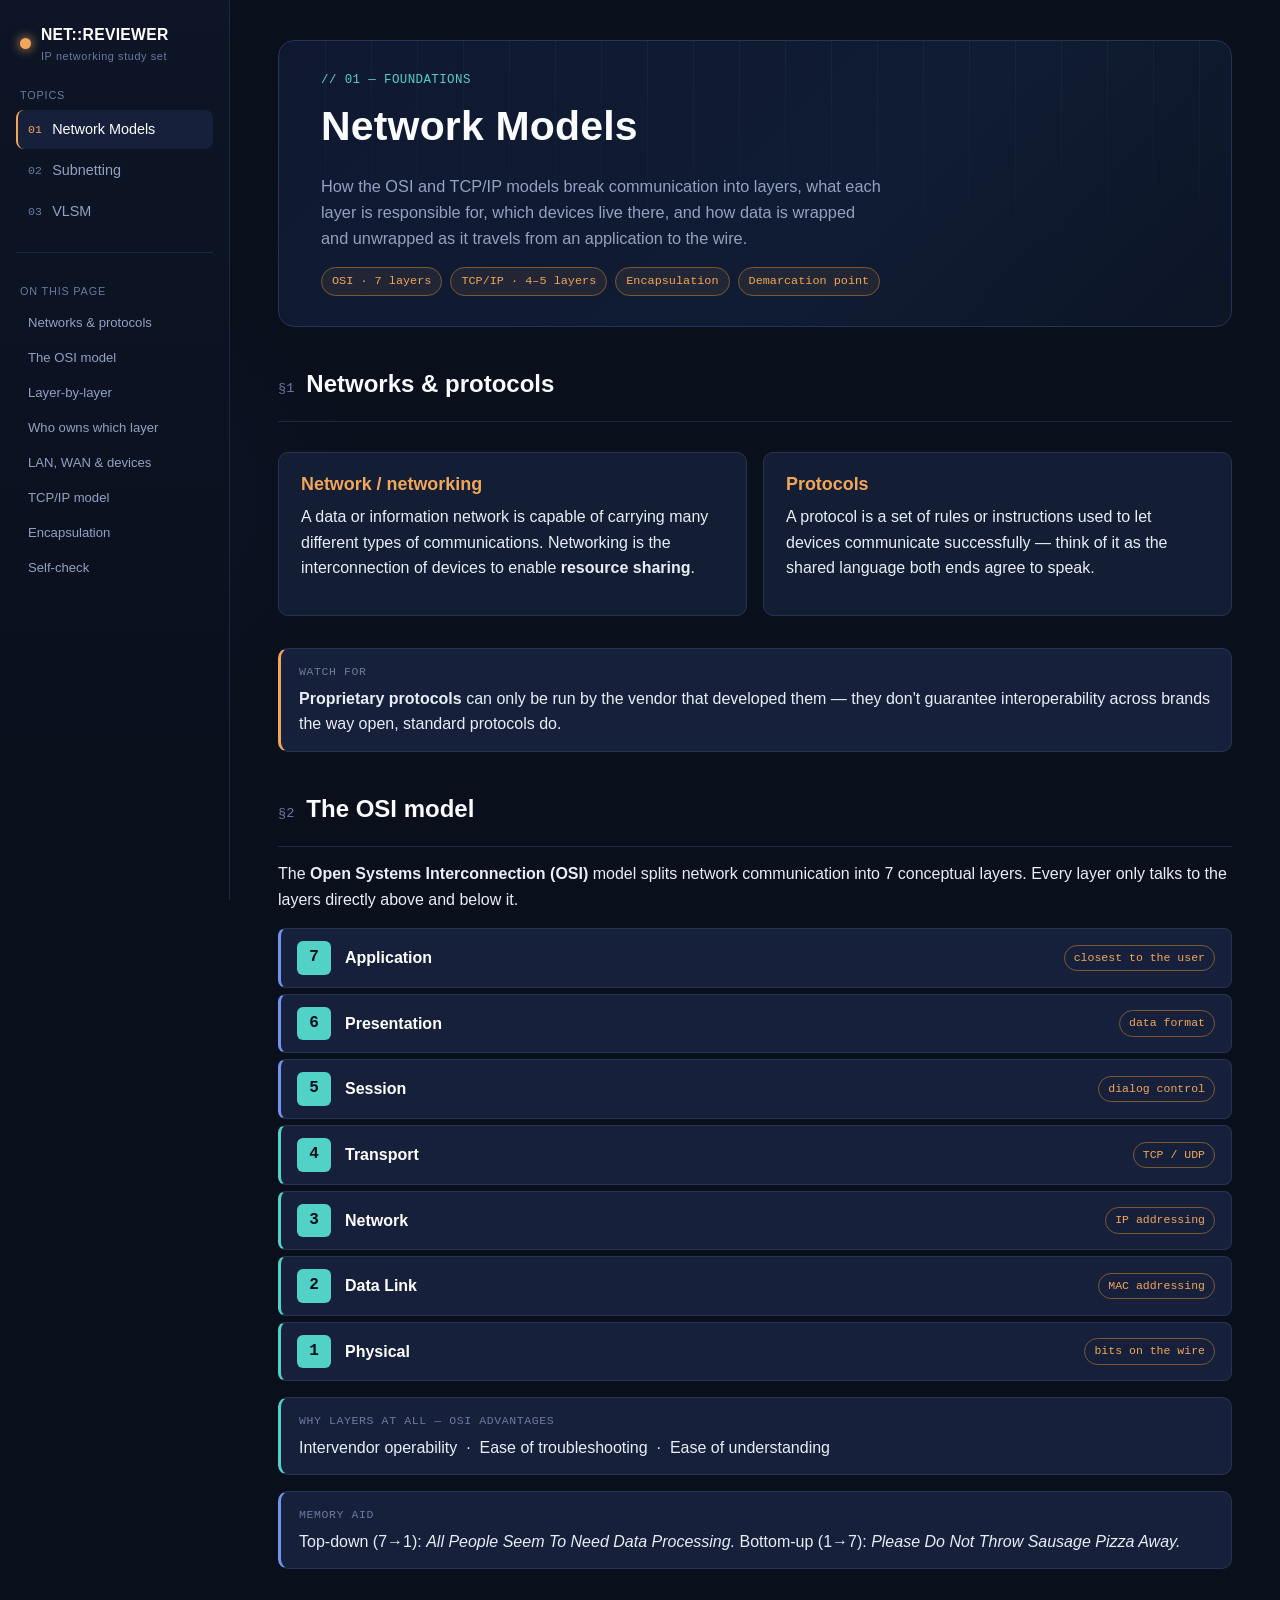
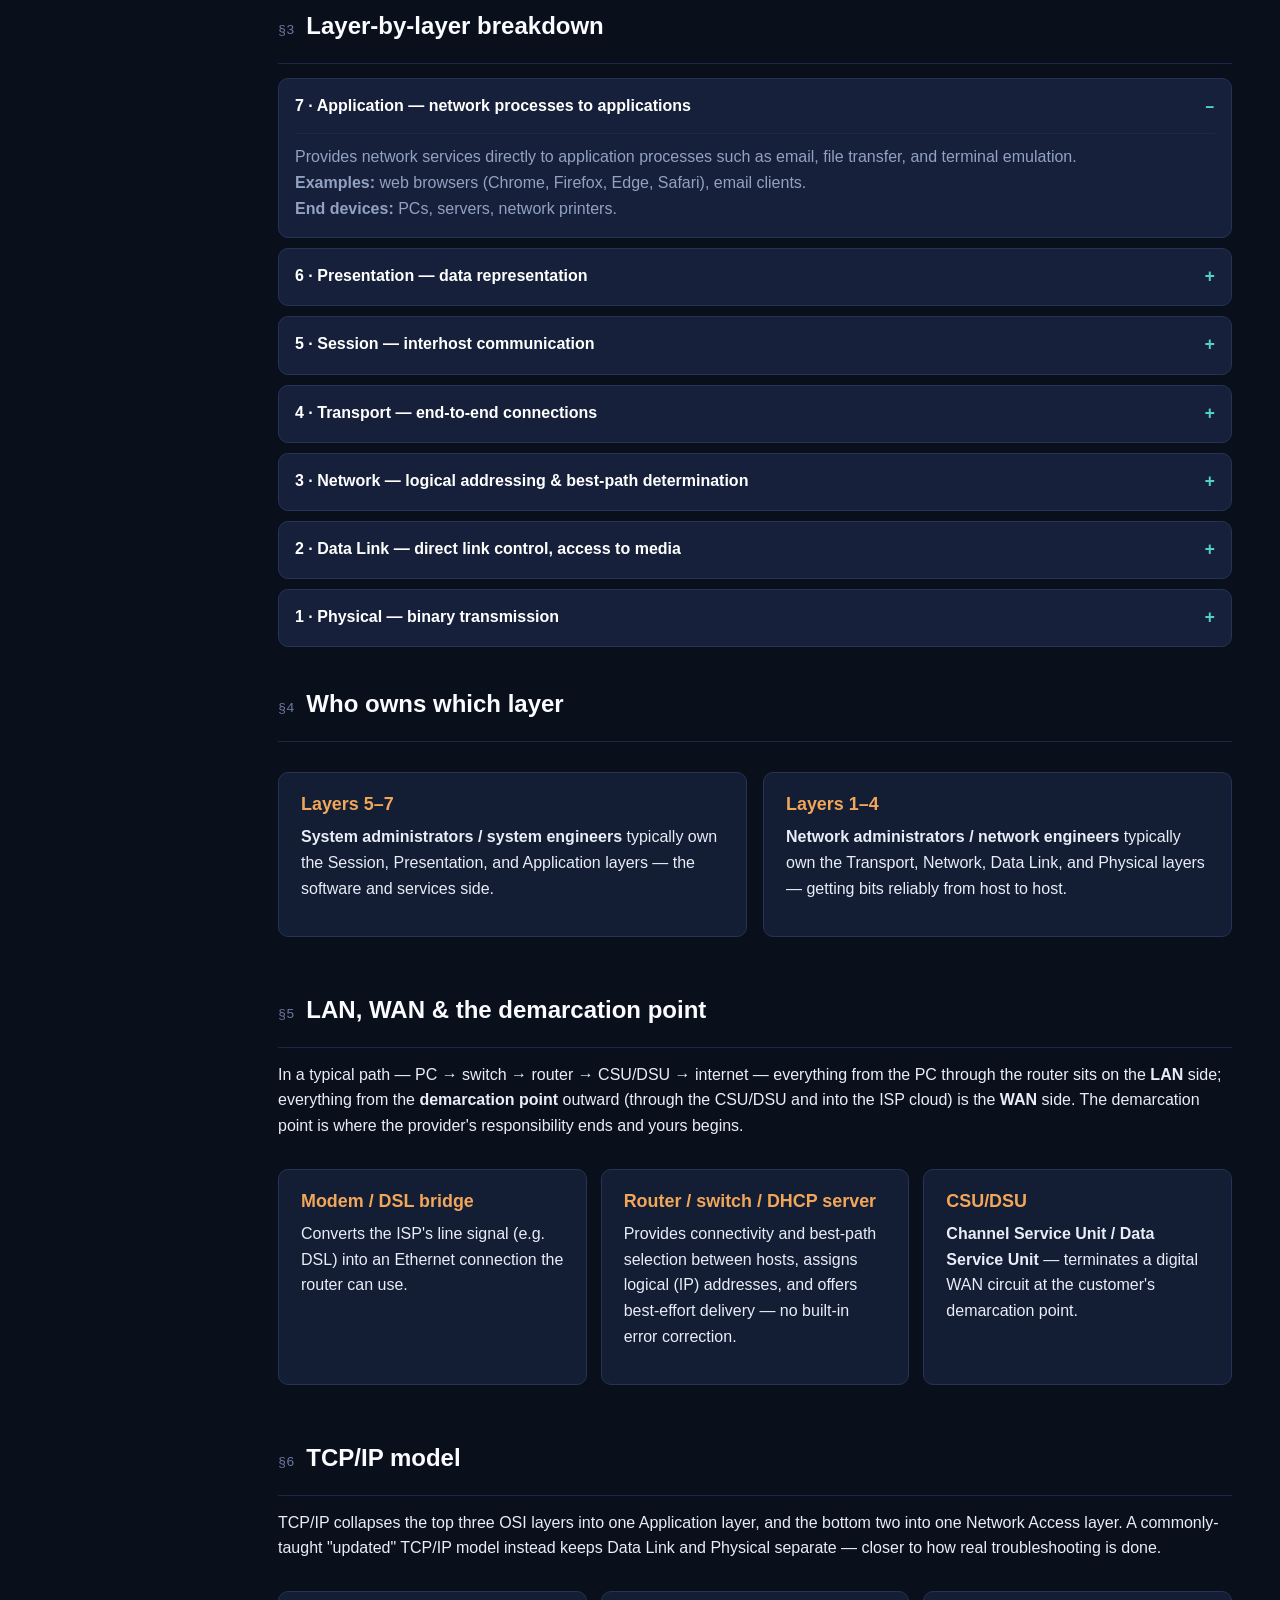
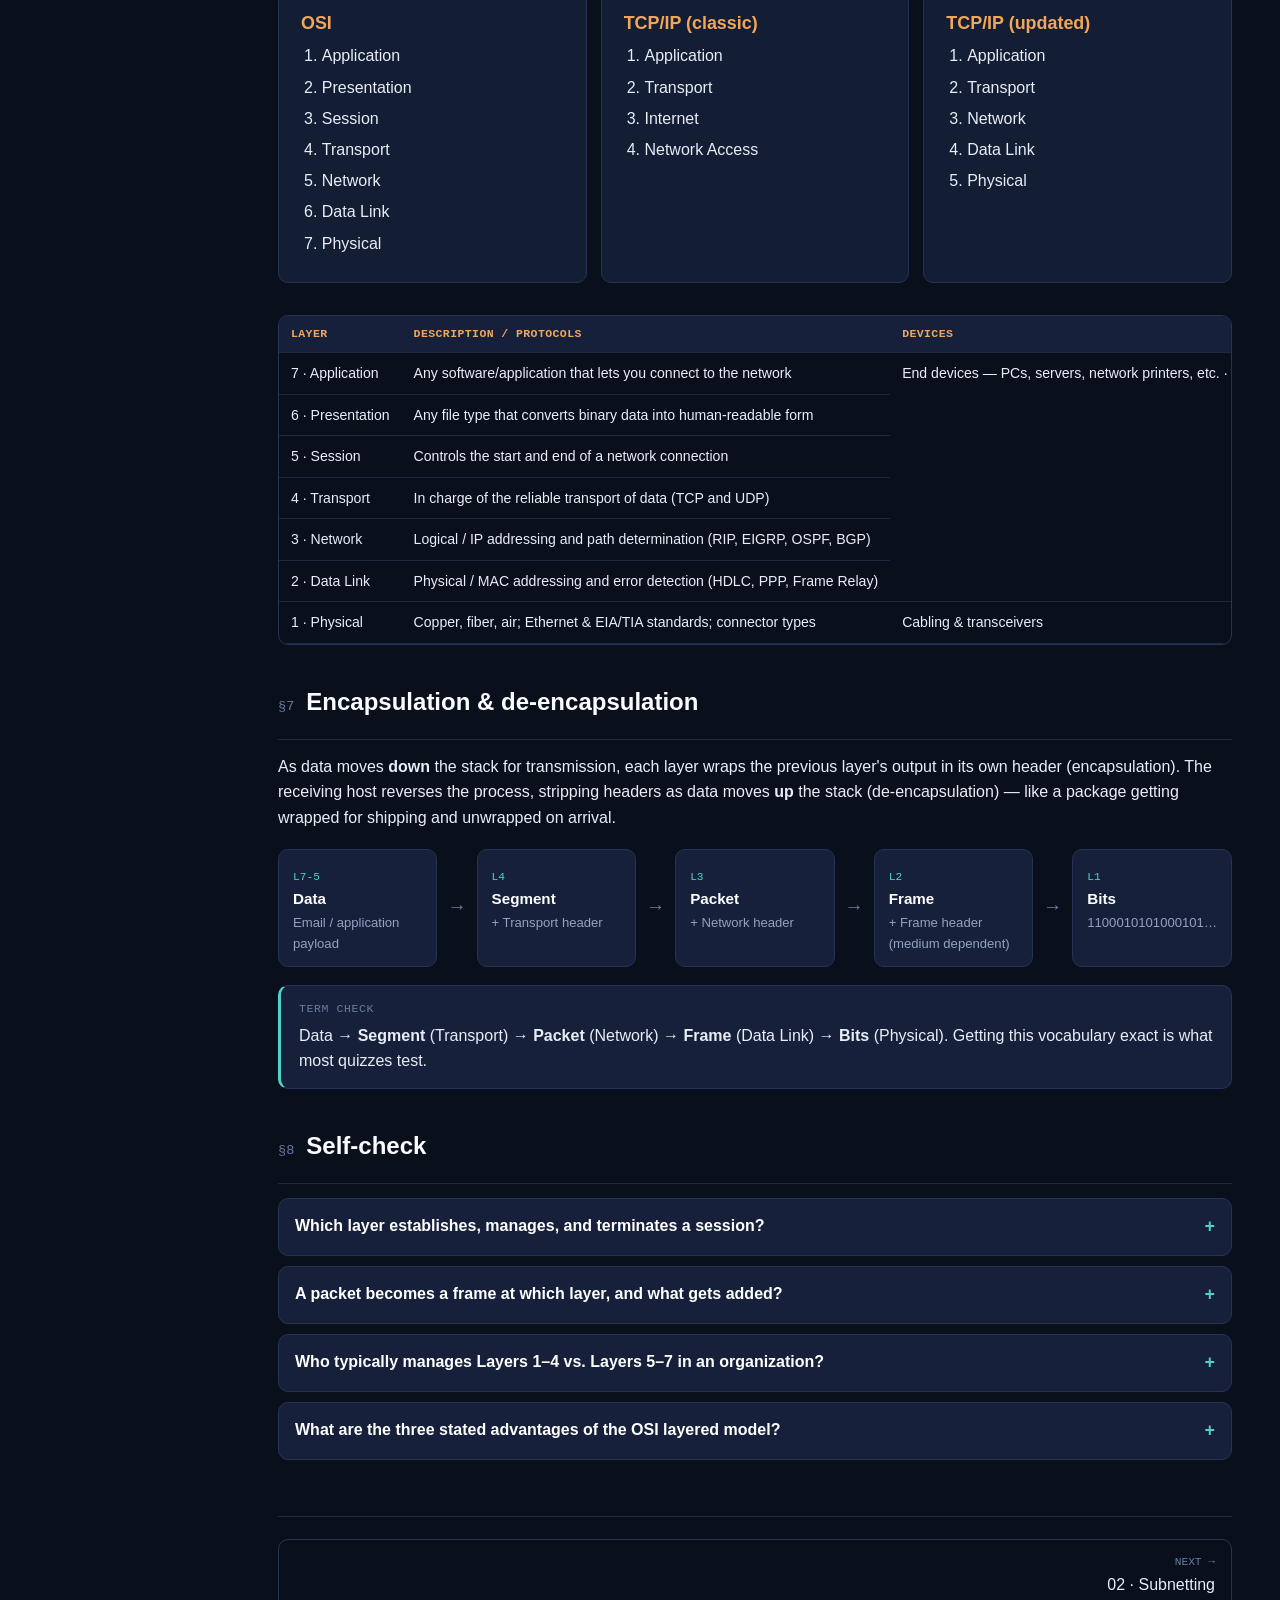
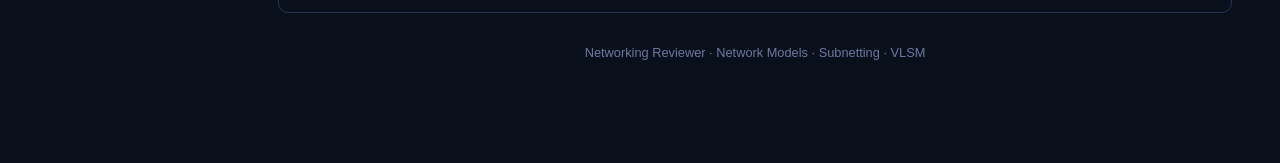
==== index.html @ abb7e5ab "Rename index (8).html to index.html" ====
<!DOCTYPE html>
<html lang="en">
<head>
<meta charset="UTF-8">
<meta name="viewport" content="width=device-width, initial-scale=1.0">
<title>Network Models — Networking Reviewer</title>
<link rel="stylesheet" href="style.css">
</head>
<body>

<div class="topbar">
  <span class="dot"></span><strong>NET::REVIEWER</strong>
  <select onchange="if(this.value) location.href=this.value;">
    <option value="">Jump to page…</option>
    <option value="index.html">01 · Network Models</option>
    <option value="subnetting.html">02 · Subnetting</option>
    <option value="vlsm.html">03 · VLSM</option>
  </select>
</div>

<div class="shell">
  <aside class="sidenav">
    <div class="brand">
      <span class="dot"></span>
      <div><span>NET::REVIEWER</span><small>IP networking study set</small></div>
    </div>
    <div class="navgroup-label">TOPICS</div>
    <nav>
      <a href="index.html" class="active"><span class="idx">01</span> Network Models</a>
      <a href="subnetting.html"><span class="idx">02</span> Subnetting</a>
      <a href="vlsm.html"><span class="idx">03</span> VLSM</a>
    </nav>
    <div class="toc">
      <div class="navgroup-label">ON THIS PAGE</div>
      <nav>
        <a href="#basics">Networks &amp; protocols</a>
        <a href="#osi">The OSI model</a>
        <a href="#layers">Layer-by-layer</a>
        <a href="#roles">Who owns which layer</a>
        <a href="#lanwan">LAN, WAN &amp; devices</a>
        <a href="#tcpip">TCP/IP model</a>
        <a href="#encap">Encapsulation</a>
        <a href="#check">Self-check</a>
      </nav>
    </div>
  </aside>

  <main>
    <div class="pagewrap">

      <div class="hero">
        <div class="kicker">// 01 — FOUNDATIONS</div>
        <h1>Network Models</h1>
        <p class="lead">How the OSI and TCP/IP models break communication into layers, what each layer is
          responsible for, which devices live there, and how data is wrapped and unwrapped as it
          travels from an application to the wire.</p>
        <div class="badges">
          <span class="badge">OSI · 7 layers</span>
          <span class="badge">TCP/IP · 4–5 layers</span>
          <span class="badge">Encapsulation</span>
          <span class="badge">Demarcation point</span>
        </div>
      </div>

      <section class="block" id="basics">
        <div class="section-head"><span class="num">§1</span><h2>Networks &amp; protocols</h2></div>
        <div class="grid2">
          <div class="card">
            <h3>Network / networking</h3>
            <p>A data or information network is capable of carrying many different types of
              communications. Networking is the interconnection of devices to enable
              <strong>resource sharing</strong>.</p>
          </div>
          <div class="card">
            <h3>Protocols</h3>
            <p>A protocol is a set of rules or instructions used to let devices communicate
              successfully — think of it as the shared language both ends agree to speak.</p>
          </div>
        </div>
        <div class="callout warn">
          <span class="label">WATCH FOR</span>
          <strong>Proprietary protocols</strong> can only be run by the vendor that developed
          them — they don't guarantee interoperability across brands the way open, standard
          protocols do.
        </div>
      </section>

      <section class="block" id="osi">
        <div class="section-head"><span class="num">§2</span><h2>The OSI model</h2></div>
        <p>The <strong>Open Systems Interconnection (OSI)</strong> model splits network
          communication into 7 conceptual layers. Every layer only talks to the layers directly
          above and below it.</p>
        <div class="stack">
          <div class="layer upper"><div class="lnum">7</div><div><div class="lname">Application</div></div><div class="lchip">closest to the user</div></div>
          <div class="layer upper"><div class="lnum">6</div><div><div class="lname">Presentation</div></div><div class="lchip">data format</div></div>
          <div class="layer upper"><div class="lnum">5</div><div><div class="lname">Session</div></div><div class="lchip">dialog control</div></div>
          <div class="layer lower"><div class="lnum">4</div><div><div class="lname">Transport</div></div><div class="lchip">TCP / UDP</div></div>
          <div class="layer lower"><div class="lnum">3</div><div><div class="lname">Network</div></div><div class="lchip">IP addressing</div></div>
          <div class="layer lower"><div class="lnum">2</div><div><div class="lname">Data Link</div></div><div class="lchip">MAC addressing</div></div>
          <div class="layer lower"><div class="lnum">1</div><div><div class="lname">Physical</div></div><div class="lchip">bits on the wire</div></div>
        </div>
        <div class="callout tip">
          <span class="label">WHY LAYERS AT ALL — OSI ADVANTAGES</span>
          Intervendor operability &nbsp;·&nbsp; Ease of troubleshooting &nbsp;·&nbsp; Ease of understanding
        </div>
        <div class="callout rule">
          <span class="label">MEMORY AID</span>
          Top‑down (7→1): <em>All People Seem To Need Data Processing.</em>
          Bottom‑up (1→7): <em>Please Do Not Throw Sausage Pizza Away.</em>
        </div>
      </section>

      <section class="block" id="layers">
        <div class="section-head"><span class="num">§3</span><h2>Layer-by-layer breakdown</h2></div>

        <details class="qa" open>
          <summary>7 · Application — network processes to applications</summary>
          <div class="a">Provides network services directly to application processes such as
            email, file transfer, and terminal emulation. <br><strong>Examples:</strong> web
            browsers (Chrome, Firefox, Edge, Safari), email clients. <br><strong>End devices:</strong>
            PCs, servers, network printers.</div>
        </details>

        <details class="qa">
          <summary>6 · Presentation — data representation</summary>
          <div class="a">Ensures data is readable by the receiving system: formats and structures
            data, and negotiates the data-transfer syntax for the application layer.
            <br><strong>Common formats:</strong> JPG, PNG, GIF, MP3, MP4, DOC, PDF.</div>
        </details>

        <details class="qa">
          <summary>5 · Session — interhost communication</summary>
          <div class="a">Establishes, manages, and terminates sessions between applications.
            <br><strong>Rule of thumb:</strong> a remote connection = a session.</div>
        </details>

        <details class="qa">
          <summary>4 · Transport — end-to-end connections</summary>
          <div class="a">In charge of the reliable transport of data (TCP and UDP). Concerned
            with transportation issues between hosts: data-transport reliability, establishing /
            maintaining / terminating virtual circuits, fault detection and recovery, and flow
            control.</div>
        </details>

        <details class="qa">
          <summary>3 · Network — logical addressing &amp; best-path determination</summary>
          <div class="a">Provides connectivity and path selection between two hosts, assigns the
            logical (IP) address, and offers best-effort delivery with no error correction of its
            own. <br><strong>Routing protocols:</strong> RIP, EIGRP, OSPF, BGP. <br><strong>Device:</strong> routers.</div>
        </details>

        <details class="qa">
          <summary>2 · Data Link — direct link control, access to media</summary>
          <div class="a">Provides reliable transfer of data across the local media: physical
            (MAC) addressing, network topology, error notification, and flow control.
            <br><strong>WAN encapsulation types:</strong> HDLC, PPP, Frame Relay. <br><strong>Device:</strong> switches.</div>
        </details>

        <details class="qa">
          <summary>1 · Physical — binary transmission</summary>
          <div class="a">Wires, connectors, voltages, and data rates — the raw transmission
            medium. <br><strong>Media:</strong> copper, fiber, air. <br><strong>Standards:</strong>
            Ethernet, EIA/TIA, and the many physical connector types.</div>
        </details>
      </section>

      <section class="block" id="roles">
        <div class="section-head"><span class="num">§4</span><h2>Who owns which layer</h2></div>
        <div class="grid2">
          <div class="card">
            <h3>Layers 5–7</h3>
            <p><strong>System administrators / system engineers</strong> typically own the
              Session, Presentation, and Application layers — the software and services side.</p>
          </div>
          <div class="card">
            <h3>Layers 1–4</h3>
            <p><strong>Network administrators / network engineers</strong> typically own the
              Transport, Network, Data Link, and Physical layers — getting bits reliably from
              host to host.</p>
          </div>
        </div>
      </section>

      <section class="block" id="lanwan">
        <div class="section-head"><span class="num">§5</span><h2>LAN, WAN &amp; the demarcation point</h2></div>
        <p>In a typical path — PC → switch → router → CSU/DSU → internet — everything from the
          PC through the router sits on the <strong>LAN</strong> side; everything from the
          <strong>demarcation point</strong> outward (through the CSU/DSU and into the ISP cloud)
          is the <strong>WAN</strong> side. The demarcation point is where the provider's
          responsibility ends and yours begins.</p>
        <div class="grid3">
          <div class="card">
            <h3>Modem / DSL bridge</h3>
            <p>Converts the ISP's line signal (e.g. DSL) into an Ethernet connection the router
              can use.</p>
          </div>
          <div class="card">
            <h3>Router / switch / DHCP server</h3>
            <p>Provides connectivity and best-path selection between hosts, assigns logical
              (IP) addresses, and offers best-effort delivery — no built-in error correction.</p>
          </div>
          <div class="card">
            <h3>CSU/DSU</h3>
            <p><strong>Channel Service Unit / Data Service Unit</strong> — terminates a
              digital WAN circuit at the customer's demarcation point.</p>
          </div>
        </div>
      </section>

      <section class="block" id="tcpip">
        <div class="section-head"><span class="num">§6</span><h2>TCP/IP model</h2></div>
        <p>TCP/IP collapses the top three OSI layers into one Application layer, and the bottom
          two into one Network Access layer. A commonly-taught "updated" TCP/IP model instead
          keeps Data Link and Physical separate — closer to how real troubleshooting is done.</p>
        <div class="grid3">
          <div class="card"><h3>OSI</h3>
            <ol class="tight"><li>Application</li><li>Presentation</li><li>Session</li><li>Transport</li><li>Network</li><li>Data Link</li><li>Physical</li></ol>
          </div>
          <div class="card"><h3>TCP/IP (classic)</h3>
            <ol class="tight"><li>Application</li><li>Transport</li><li>Internet</li><li>Network Access</li></ol>
          </div>
          <div class="card"><h3>TCP/IP (updated)</h3>
            <ol class="tight"><li>Application</li><li>Transport</li><li>Network</li><li>Data Link</li><li>Physical</li></ol>
          </div>
        </div>

        <div class="tblwrap">
          <table>
            <thead><tr><th>Layer</th><th>Description / protocols</th><th>Devices</th></tr></thead>
            <tbody>
              <tr><td>7 · Application</td><td>Any software/application that lets you connect to the network</td><td rowspan="6" style="vertical-align:top">End devices — PCs, servers, network printers, etc. · Routers (L3) · Switches (L2)</td></tr>
              <tr><td>6 · Presentation</td><td>Any file type that converts binary data into human-readable form</td></tr>
              <tr><td>5 · Session</td><td>Controls the start and end of a network connection</td></tr>
              <tr><td>4 · Transport</td><td>In charge of the reliable transport of data (TCP and UDP)</td></tr>
              <tr><td>3 · Network</td><td>Logical / IP addressing and path determination (RIP, EIGRP, OSPF, BGP)</td></tr>
              <tr><td>2 · Data Link</td><td>Physical / MAC addressing and error detection (HDLC, PPP, Frame Relay)</td></tr>
              <tr><td>1 · Physical</td><td>Copper, fiber, air; Ethernet &amp; EIA/TIA standards; connector types</td><td>Cabling &amp; transceivers</td></tr>
            </tbody>
          </table>
        </div>
      </section>

      <section class="block" id="encap">
        <div class="section-head"><span class="num">§7</span><h2>Encapsulation &amp; de-encapsulation</h2></div>
        <p>As data moves <strong>down</strong> the stack for transmission, each layer wraps the
          previous layer's output in its own header (encapsulation). The receiving host reverses
          the process, stripping headers as data moves <strong>up</strong> the stack
          (de-encapsulation) — like a package getting wrapped for shipping and unwrapped on
          arrival.</p>
        <div class="flow">
          <div class="step"><span class="n">L7‑5</span><h4>Data</h4><p>Email / application payload</p></div>
          <div class="arrow">→</div>
          <div class="step"><span class="n">L4</span><h4>Segment</h4><p>+ Transport header</p></div>
          <div class="arrow">→</div>
          <div class="step"><span class="n">L3</span><h4>Packet</h4><p>+ Network header</p></div>
          <div class="arrow">→</div>
          <div class="step"><span class="n">L2</span><h4>Frame</h4><p>+ Frame header (medium dependent)</p></div>
          <div class="arrow">→</div>
          <div class="step"><span class="n">L1</span><h4>Bits</h4><p>1100010101000101…</p></div>
        </div>
        <div class="callout tip">
          <span class="label">TERM CHECK</span>
          Data → <strong>Segment</strong> (Transport) → <strong>Packet</strong> (Network) →
          <strong>Frame</strong> (Data Link) → <strong>Bits</strong> (Physical). Getting this
          vocabulary exact is what most quizzes test.
        </div>
      </section>

      <section class="block" id="check">
        <div class="section-head"><span class="num">§8</span><h2>Self-check</h2></div>
        <details class="qa">
          <summary>Which layer establishes, manages, and terminates a session?</summary>
          <div class="a">Layer 5 — Session. Remember: a remote connection = a session.</div>
        </details>
        <details class="qa">
          <summary>A packet becomes a frame at which layer, and what gets added?</summary>
          <div class="a">Layer 2, Data Link — a frame header (and trailer, medium dependent) is
            added around the Layer‑3 packet.</div>
        </details>
        <details class="qa">
          <summary>Who typically manages Layers 1–4 vs. Layers 5–7 in an organization?</summary>
          <div class="a">Layers 1–4: network administrators / network engineers. Layers 5–7:
            system administrators / system engineers.</div>
        </details>
        <details class="qa">
          <summary>What are the three stated advantages of the OSI layered model?</summary>
          <div class="a">Intervendor operability, ease of troubleshooting, and ease of
            understanding.</div>
        </details>
      </section>

      <div class="pagejump">
        <a class="next" href="subnetting.html" style="margin-left:auto">
          <span class="dir">NEXT →</span>02 · Subnetting
        </a>
      </div>
      <footer class="site">Networking Reviewer · Network Models · Subnetting · VLSM</footer>
    </div>
  </main>
</div>
</body>
</html>
---- style.css ----
/* ============================================================
   Networking Reviewer — shared stylesheet
   Theme: "operations console" — deep ink navy surfaces, amber
   status-light accent, teal trace-line accent, monospace for
   every address / bit / table value, sans for prose.
   ============================================================ */

:root{
  --ink:        #0a0f1c;
  --panel:      #111a2c;
  --panel-2:    #16203a;
  --card:       #131d33;
  --border:     #253355;
  --border-soft:#1c2844;
  --text:       #e8edf7;
  --muted:      #93a1c2;
  --muted-2:    #6b7aa1;
  --amber:      #f2a65a;
  --amber-dim:  #7a5a34;
  --teal:       #52d1c6;
  --teal-dim:   #2c5a56;
  --blue:       #6f95f0;
  --good:       #6fdb9c;
  --bad:        #f0716f;
  --mono: ui-monospace, "Cascadia Code", "SF Mono", Consolas, "Roboto Mono", Menlo, monospace;
  --sans: "Segoe UI", -apple-system, BlinkMacSystemFont, "Helvetica Neue", Arial, sans-serif;
  --head: "Trebuchet MS", "Segoe UI", var(--sans);
  --radius: 10px;
  --maxw: 1180px;
}

*,*::before,*::after{ box-sizing:border-box; }
html{ scroll-behavior:smooth; }
body{
  margin:0;
  background:
    radial-gradient(1100px 520px at 85% -10%, #16223f 0%, transparent 60%),
    radial-gradient(900px 500px at -10% 10%, #10192e 0%, transparent 55%),
    var(--ink);
  color:var(--text);
  font-family:var(--sans);
  line-height:1.6;
  font-size:16px;
}

a{ color:var(--teal); text-decoration:none; }
a:hover{ text-decoration:underline; }
a:focus-visible, button:focus-visible, summary:focus-visible{
  outline:2px solid var(--amber); outline-offset:2px;
}

::selection{ background:var(--amber-dim); color:#fff; }

h1,h2,h3,h4{ font-family:var(--head); font-weight:700; line-height:1.25; color:#fbfcff; margin:0 0 .5em; }
h1{ font-size:clamp(1.9rem,3.2vw,2.6rem); letter-spacing:.2px; }
h2{ font-size:1.5rem; margin-top:0; }
h3{ font-size:1.12rem; color:var(--amber); }
p{ margin:.4em 0 .9em; color:var(--text); }
small.note, .note{ color:var(--muted); }
code, .mono, .ip, .bin{ font-family:var(--mono); }

/* ---------- layout shell ---------- */
.shell{ display:flex; min-height:100vh; }

.sidenav{
  position:sticky; top:0; align-self:flex-start;
  width:230px; flex:0 0 230px; height:100vh; overflow-y:auto;
  background:linear-gradient(180deg,#0d1526,#0a0f1c 85%);
  border-right:1px solid var(--border-soft);
  padding:22px 16px 30px;
}
.brand{ display:flex; align-items:center; gap:10px; margin-bottom:22px; padding:0 4px; }
.brand .dot{ width:11px; height:11px; border-radius:50%; background:var(--amber); box-shadow:0 0 10px 2px rgba(242,166,90,.55); flex:0 0 auto; }
.brand span{ font-family:var(--head); font-weight:700; font-size:.98rem; color:#fff; letter-spacing:.3px; }
.brand small{ display:block; color:var(--muted-2); font-size:.68rem; letter-spacing:.6px; }

.sidenav nav{ display:flex; flex-direction:column; gap:2px; margin-bottom:20px; }
.sidenav .navgroup-label{ font-size:.68rem; color:var(--muted-2); letter-spacing:.8px; margin:16px 4px 6px; }
.sidenav a{
  color:var(--muted); text-decoration:none; padding:8px 10px; border-radius:8px;
  font-size:.9rem; display:flex; align-items:center; gap:8px; border-left:2px solid transparent;
}
.sidenav a .idx{ font-family:var(--mono); font-size:.72rem; color:var(--muted-2); width:1.4em; }
.sidenav a:hover{ background:var(--panel-2); color:var(--text); }
.sidenav a.active{ background:var(--panel-2); color:#fff; border-left-color:var(--amber); }
.sidenav a.active .idx{ color:var(--amber); }

.sidenav .toc{ margin-top:10px; padding-top:14px; border-top:1px solid var(--border-soft); }
.sidenav .toc a{ font-size:.82rem; padding:6px 10px; }

main{ flex:1; min-width:0; }
.pagewrap{ max-width:var(--maxw); margin:0 auto; padding:40px clamp(18px,4vw,48px) 90px; }

.hero{
  border:1px solid var(--border); border-radius:16px; padding:30px clamp(20px,4vw,42px);
  background:linear-gradient(135deg, #0f1830 0%, #101c33 60%, #0d1526 100%);
  margin-bottom:34px; position:relative; overflow:hidden;
}
.hero::after{
  content:""; position:absolute; inset:0; pointer-events:none;
  background-image:repeating-linear-gradient(90deg, rgba(82,209,198,.06) 0 1px, transparent 1px 46px);
  mask-image:linear-gradient(180deg, black, transparent 80%);
}
.hero .kicker{ font-family:var(--mono); font-size:.78rem; color:var(--teal); letter-spacing:.4px; margin-bottom:10px; }
.hero p.lead{ color:var(--muted); max-width:62ch; font-size:1.02rem; }
.hero .badges{ display:flex; flex-wrap:wrap; gap:8px; margin-top:16px; }
.badge{ font-family:var(--mono); font-size:.74rem; color:var(--amber); border:1px solid var(--amber-dim); background:rgba(242,166,90,.08); padding:4px 10px; border-radius:999px; }

/* ---------- sections & cards ---------- */
section.block{ margin:42px 0; scroll-margin-top:22px; }
.section-head{ display:flex; align-items:baseline; gap:12px; margin-bottom:14px; border-bottom:1px solid var(--border-soft); padding-bottom:10px; }
.section-head .num{ font-family:var(--mono); color:var(--muted-2); font-size:.85rem; }

.card{
  background:var(--card); border:1px solid var(--border); border-radius:var(--radius);
  padding:20px 22px; margin:16px 0;
}
.grid2{ display:grid; grid-template-columns:1fr 1fr; gap:16px; }
.grid3{ display:grid; grid-template-columns:repeat(3,1fr); gap:14px; }
@media (max-width:820px){ .grid2,.grid3{ grid-template-columns:1fr; } .sidenav{ display:none; } .pagewrap{ padding-top:26px; } }

ul.tight, ol.tight{ margin:.3em 0; padding-left:1.3em; }
ul.tight li, ol.tight li{ margin:.35em 0; }

/* ---------- callouts ---------- */
.callout{ border-radius:var(--radius); padding:14px 18px; margin:16px 0; border:1px solid var(--border); background:var(--panel-2); }
.callout.tip{ border-left:3px solid var(--teal); }
.callout.warn{ border-left:3px solid var(--amber); }
.callout.rule{ border-left:3px solid var(--blue); }
.callout .label{ font-family:var(--mono); font-size:.72rem; letter-spacing:.6px; color:var(--muted-2); margin-bottom:4px; display:block; }

/* ---------- tables ---------- */
.tblwrap{ overflow-x:auto; border:1px solid var(--border); border-radius:var(--radius); margin:16px 0; }
table{ border-collapse:collapse; width:100%; min-width:560px; font-size:.88rem; }
table.compact{ min-width:0; }
th,td{ padding:9px 12px; text-align:left; border-bottom:1px solid var(--border-soft); white-space:nowrap; }
thead th{ background:var(--panel-2); color:var(--amber); font-family:var(--mono); font-size:.72rem; letter-spacing:.4px; text-transform:uppercase; position:sticky; top:0; }
tbody tr:hover{ background:rgba(82,209,198,.05); }
td.mono, th.mono{ font-family:var(--mono); }
tr.hl td{ background:rgba(242,166,90,.08); }
tr.used td{ color:var(--muted-2); text-decoration:line-through; }
.tag-ok{ color:var(--good); font-family:var(--mono); }
.tag-no{ color:var(--bad); font-family:var(--mono); }

/* ---------- bit grid (octet visualizer) ---------- */
.bitline{ margin:14px 0; }
.bitline .caption{ font-family:var(--mono); font-size:.78rem; color:var(--muted); margin-bottom:6px; }
.octet{ display:inline-flex; border:1px solid var(--border); border-radius:8px; overflow:hidden; margin:0 8px 8px 0; }
.bit{ width:34px; text-align:center; font-family:var(--mono); }
.bit .pv{ font-size:.62rem; color:var(--muted-2); padding:4px 0; border-bottom:1px solid var(--border-soft); background:var(--panel); }
.bit .val{ padding:7px 0; font-weight:700; background:var(--panel-2); }
.bit.on .val{ color:var(--ink); background:var(--teal); }
.bit.off .val{ color:var(--muted-2); }
.bit.borrow .val{ color:var(--ink); background:var(--amber); }
.dotsep{ width:10px; align-self:flex-end; text-align:center; color:var(--muted-2); padding-bottom:7px; }

/* ---------- flow / encapsulation strip ---------- */
.flow{ display:flex; flex-wrap:wrap; gap:10px; align-items:stretch; margin:18px 0; }
.flow .step{ flex:1 1 150px; background:var(--panel-2); border:1px solid var(--border); border-radius:10px; padding:12px 14px; position:relative; }
.flow .step .n{ font-family:var(--mono); font-size:.7rem; color:var(--teal); }
.flow .step h4{ margin:2px 0 4px; font-size:.95rem; color:#fff; }
.flow .step p{ margin:0; font-size:.82rem; color:var(--muted); }
.flow .arrow{ align-self:center; color:var(--muted-2); font-size:1.2rem; }

/* ---------- OSI layer stack ---------- */
.stack{ display:flex; flex-direction:column; gap:6px; margin:16px 0; }
.layer{
  display:grid; grid-template-columns:34px 1fr auto; gap:14px; align-items:center;
  background:var(--panel-2); border:1px solid var(--border); border-radius:8px; padding:12px 16px;
}
.layer .lnum{ font-family:var(--mono); color:var(--ink); background:var(--teal); border-radius:6px; text-align:center; padding:4px 0; font-weight:700; }
.layer .lname{ font-weight:700; color:#fff; }
.layer .ldesc{ color:var(--muted); font-size:.85rem; margin-top:2px; }
.layer .lchip{ font-family:var(--mono); font-size:.72rem; color:var(--amber); border:1px solid var(--amber-dim); padding:3px 9px; border-radius:999px; white-space:nowrap; }
.layer.upper{ border-left:3px solid var(--blue); }
.layer.lower{ border-left:3px solid var(--teal); }

/* ---------- accordion (details/summary) ---------- */
details.qa{ background:var(--panel-2); border:1px solid var(--border); border-radius:10px; padding:2px 16px; margin:10px 0; }
details.qa summary{ cursor:pointer; padding:12px 0; font-weight:600; color:#fff; list-style:none; display:flex; justify-content:space-between; gap:10px; }
details.qa summary::-webkit-details-marker{ display:none; }
details.qa summary::after{ content:"+"; font-family:var(--mono); color:var(--teal); font-size:1.1rem; }
details.qa[open] summary::after{ content:"–"; }
details.qa .a{ padding:0 0 14px; color:var(--muted); border-top:1px solid var(--border-soft); padding-top:10px; }

/* ---------- worked-example step ribbon ---------- */
.steps-ribbon{ display:flex; gap:8px; flex-wrap:wrap; margin:14px 0 20px; }
.steps-ribbon .s{ font-family:var(--mono); font-size:.78rem; padding:7px 12px; border-radius:999px; border:1px solid var(--border); background:var(--panel-2); color:var(--muted); }
.steps-ribbon .s b{ color:var(--amber); }

/* ---------- formula pill ---------- */
.formula{ display:inline-block; font-family:var(--mono); background:var(--panel-2); border:1px solid var(--border); border-radius:8px; padding:10px 16px; font-size:1.05rem; color:var(--amber); margin:8px 0; }

/* ---------- footer / page nav ---------- */
.pagejump{ display:flex; justify-content:space-between; gap:14px; margin-top:56px; padding-top:22px; border-top:1px solid var(--border-soft); }
.pagejump a{ flex:1; border:1px solid var(--border); border-radius:10px; padding:14px 16px; color:var(--text); }
.pagejump a:hover{ background:var(--panel-2); text-decoration:none; }
.pagejump a .dir{ font-family:var(--mono); font-size:.7rem; color:var(--muted-2); display:block; }
.pagejump a.next{ text-align:right; }
footer.site{ text-align:center; color:var(--muted-2); font-size:.8rem; padding:30px 0 10px; }

/* ---------- topbar for mobile ---------- */
.topbar{ display:none; }
@media (max-width:820px){
  .topbar{ display:flex; align-items:center; gap:10px; padding:14px 18px; background:var(--panel); border-bottom:1px solid var(--border-soft); position:sticky; top:0; z-index:5; }
  .topbar .dot{ width:9px; height:9px; border-radius:50%; background:var(--amber); }
  .topbar strong{ font-family:var(--head); }
  .topbar select{ margin-left:auto; background:var(--panel-2); color:var(--text); border:1px solid var(--border); border-radius:8px; padding:6px 8px; font-family:var(--sans); }
}

.kbd{ font-family:var(--mono); background:var(--panel-2); border:1px solid var(--border); border-bottom-width:2px; border-radius:6px; padding:1px 7px; font-size:.85em; }
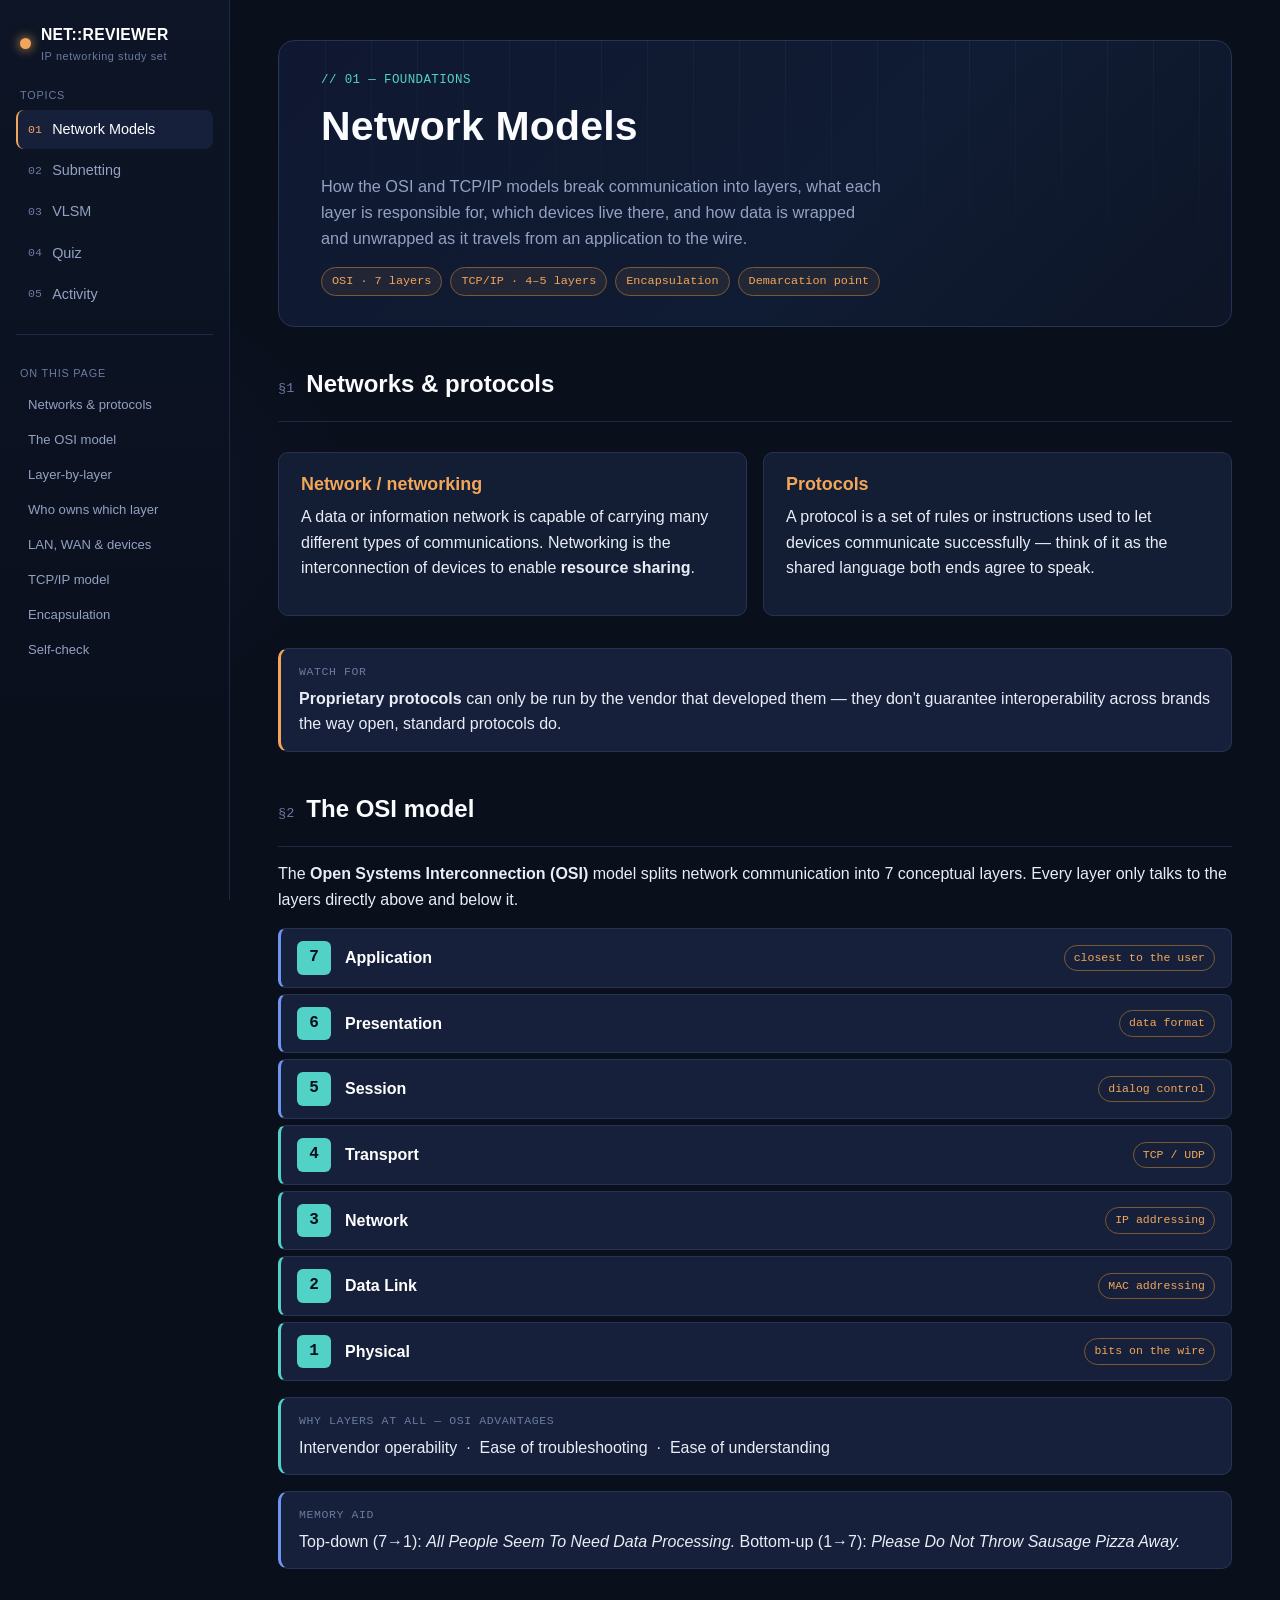
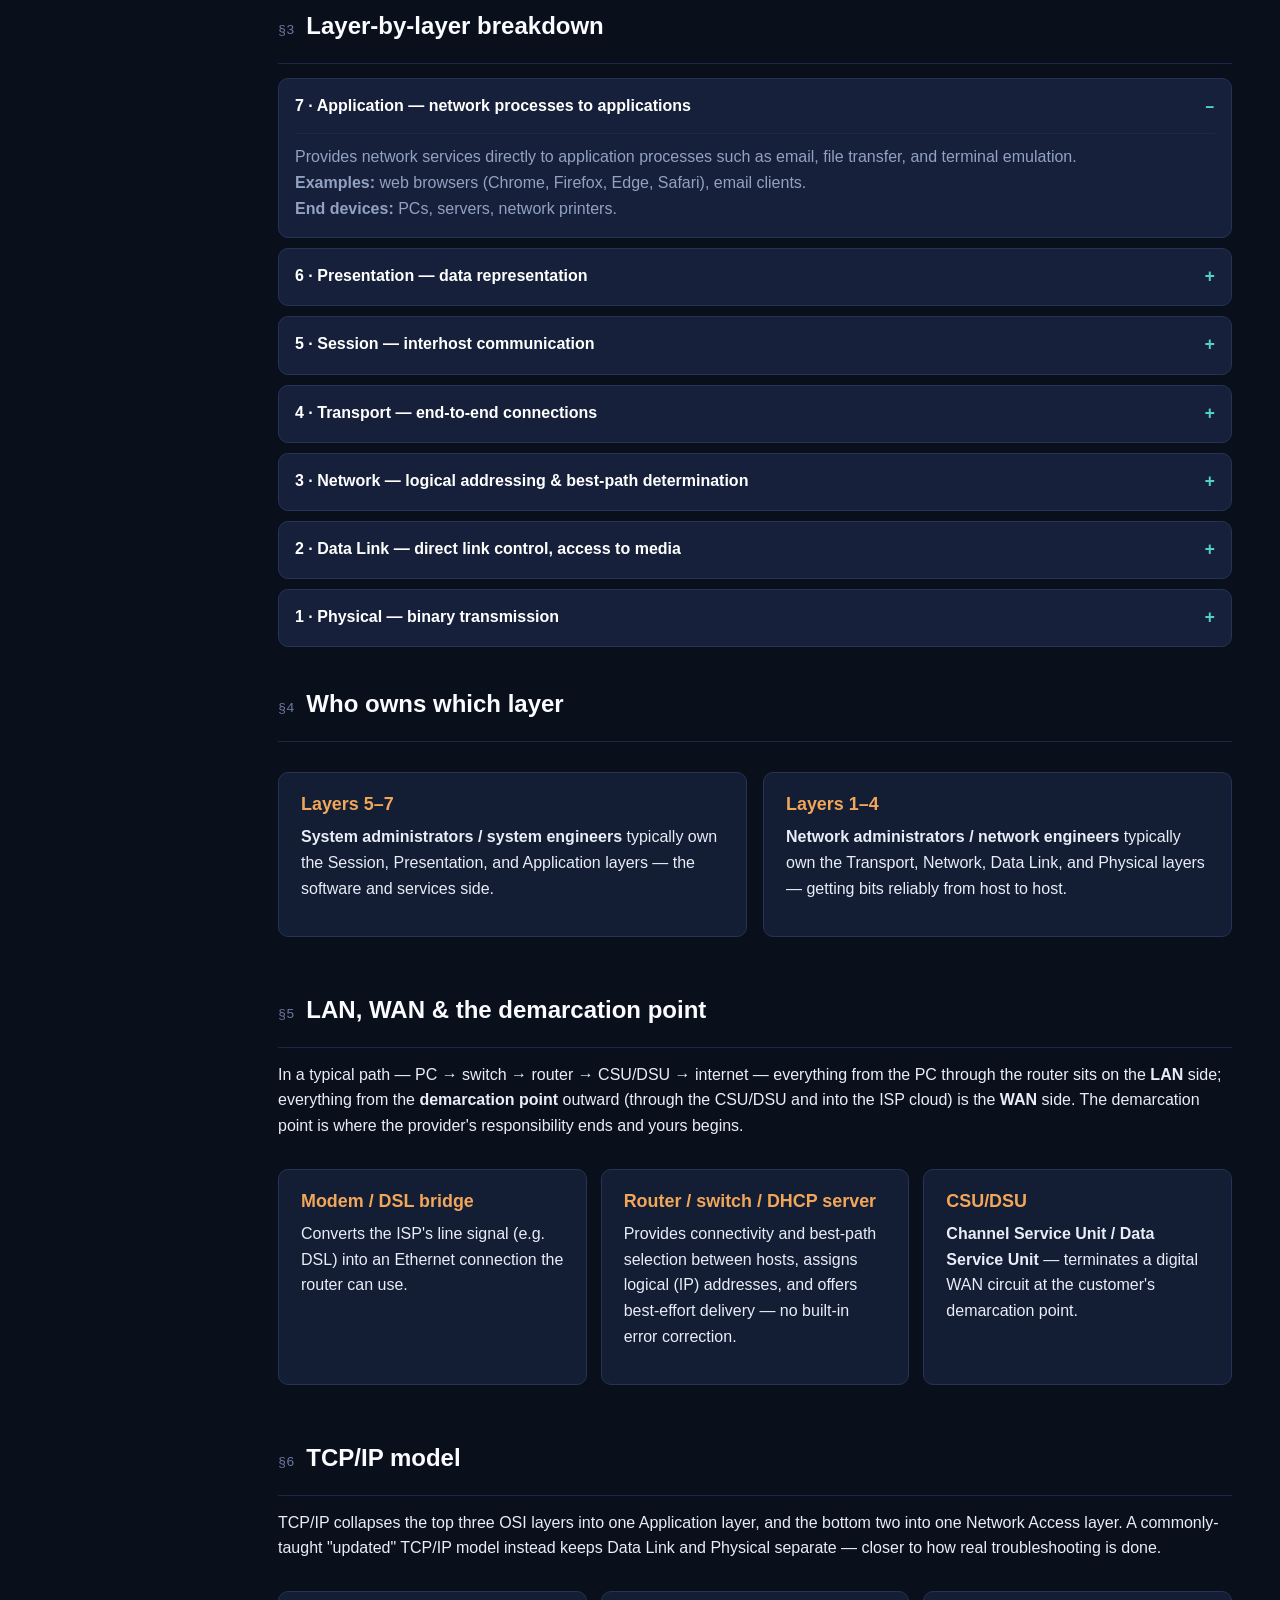
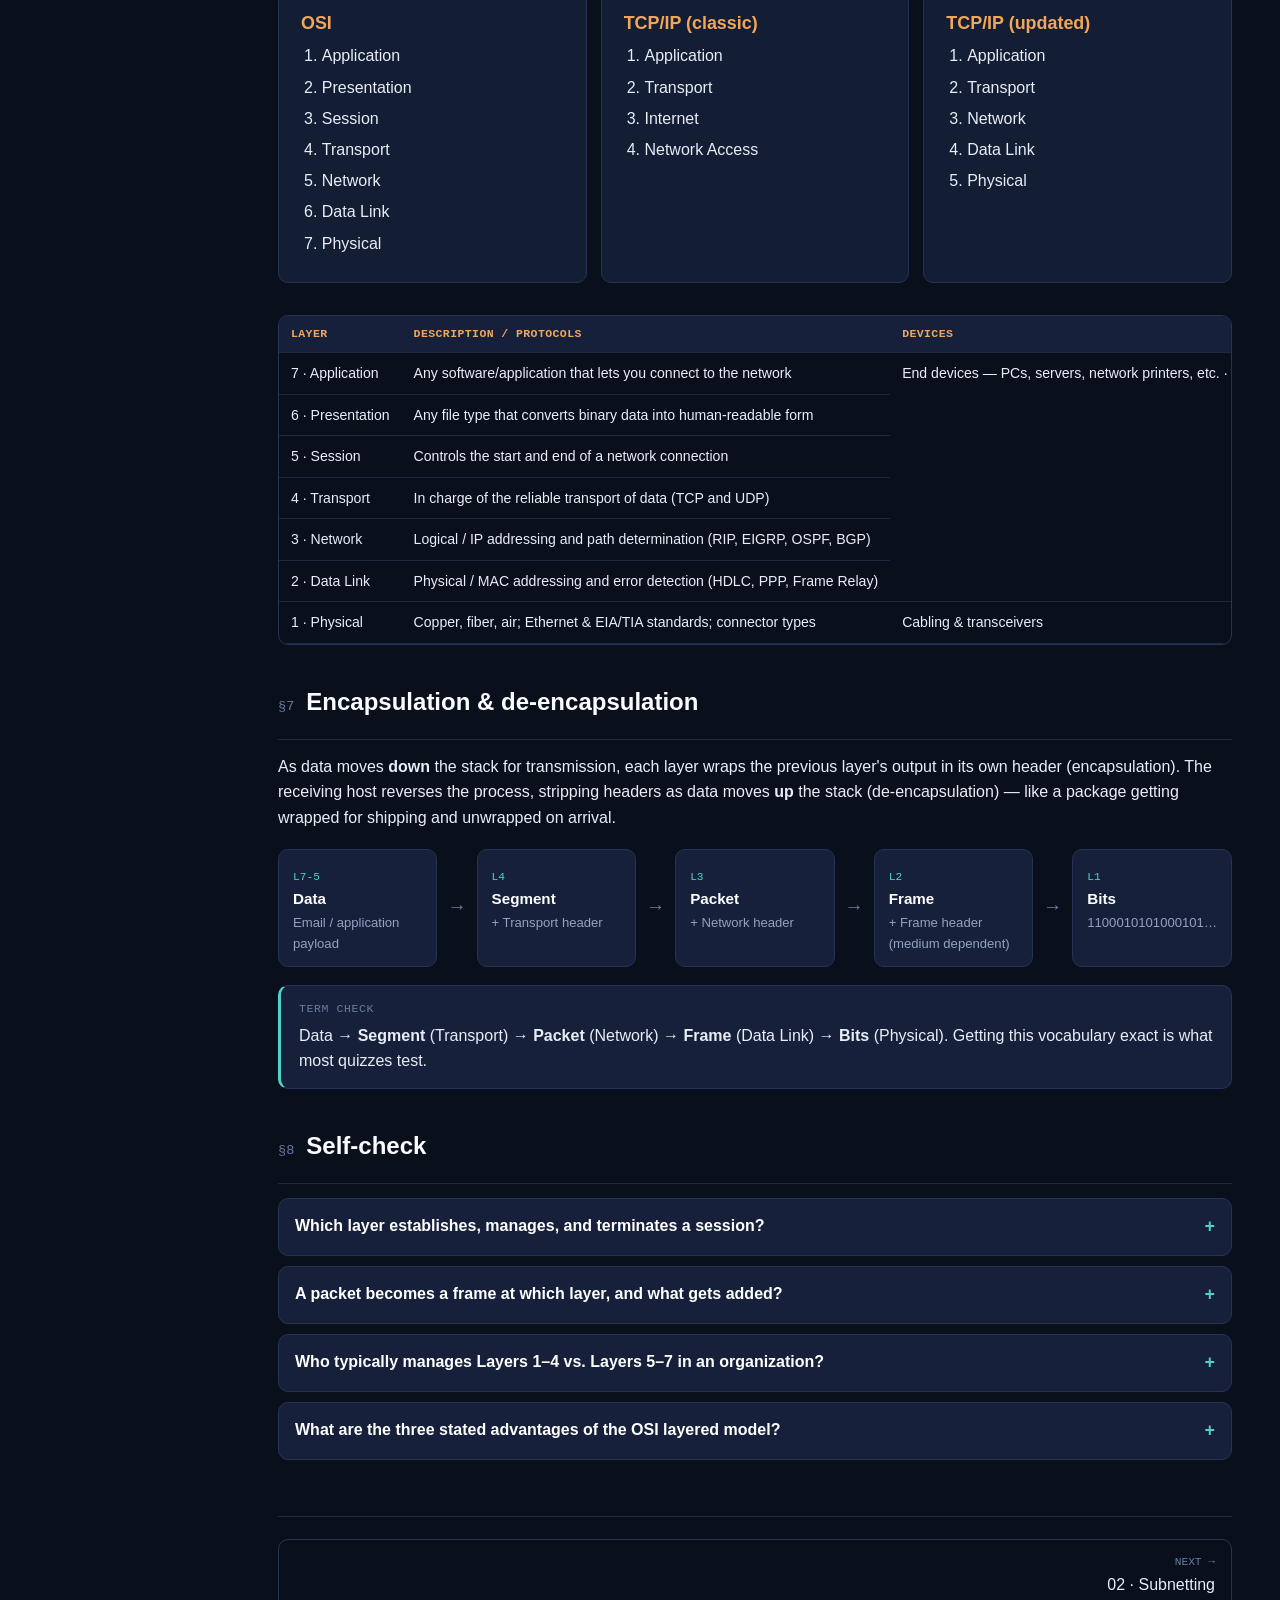
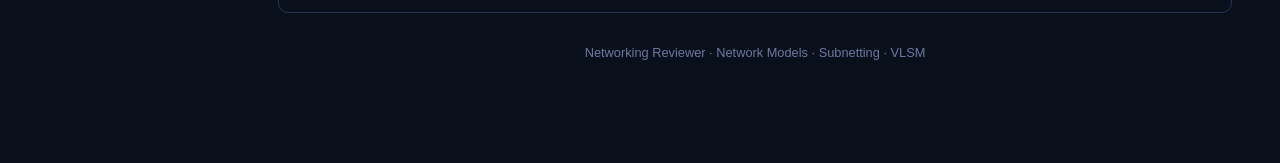
==== commit 7af1d0f7: "Update index.html" ====
--- a/index.html
+++ b/index.html
@@ -15,6 +15,8 @@
     <option value="index.html">01 · Network Models</option>
     <option value="subnetting.html">02 · Subnetting</option>
     <option value="vlsm.html">03 · VLSM</option>
+    <option value="quiz.html">04 · Quiz</option>
+    <option value="activity.html">05 · Activity</option>
   </select>
 </div>
 
@@ -29,6 +31,8 @@
       <a href="index.html" class="active"><span class="idx">01</span> Network Models</a>
       <a href="subnetting.html"><span class="idx">02</span> Subnetting</a>
       <a href="vlsm.html"><span class="idx">03</span> VLSM</a>
+    <a href="quiz.html"><span class="idx">04</span> Quiz</a>
+    <a href="activity.html"><span class="idx">05</span> Activity</a>
     </nav>
     <div class="toc">
       <div class="navgroup-label">ON THIS PAGE</div>
